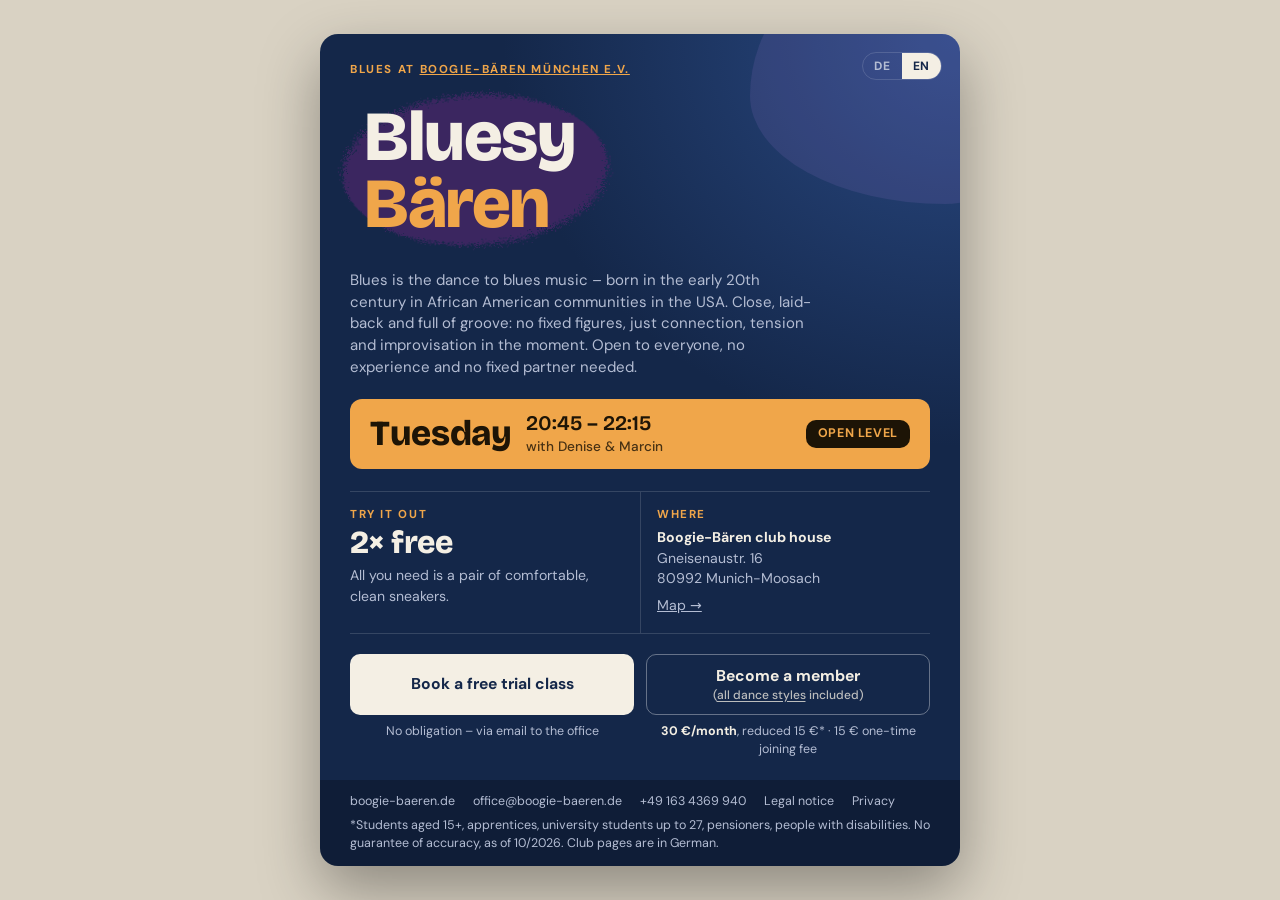
==== index.html @ 0e9b1d58 "Add Bluesy Bären one-page flyer Single-page digital flyer for blues at Boogie-Bären München e.V.: cl" ====
<!doctype html>
<html lang="de">
<head>
  <meta charset="utf-8">
  <meta name="viewport" content="width=device-width, initial-scale=1">
  <title>Bluesy Bären</title>
  <meta name="description" content="Blues tanzen in München bei den Boogie-Bären: Training, Probetraining und Beiträge auf einen Blick.">
  <link rel="preload" href="fonts/bricolage-grotesque-latin.woff2" as="font" type="font/woff2" crossorigin>
  <link rel="preload" href="fonts/dm-sans-latin.woff2" as="font" type="font/woff2" crossorigin>
  <link href="fonts/fonts.css" rel="stylesheet">
  <style>
    :root {
      --page: #d9d2c3;
      --paper: #142749;
      --ink: #f4efe4;
      --muted: #b4bdd3;
      --amber: #f0a64a;
      --plum: #3a2560;
      --line: rgba(255,255,255,.14);
    }
    @media (prefers-color-scheme: dark) {
      :root:not([data-theme="light"]) { --page: #0b0f18; }
    }
    * { box-sizing: border-box; }
    body {
      margin: 0; min-height: 100vh;
      display: grid; place-items: center;
      padding: 24px 16px;
      background: var(--page);
      font: 15px/1.45 "DM Sans", system-ui, sans-serif;
      color: var(--ink);
    }
    a { color: inherit; }

    .flyer {
      position: relative; isolation: isolate;
      width: 100%; max-width: 640px;
      background: radial-gradient(130% 90% at 100% 0%, #2a4a85 0%, var(--paper) 55%);
      border-radius: 18px;
      box-shadow: 0 24px 60px rgba(0,0,0,.35);
      overflow: hidden;
    }
    .flyer > *:not(.deco):not(.lang) { position: relative; z-index: 1; }

    /* One quiet collage shape */
    .deco { position: absolute; inset: 0; z-index: 0; pointer-events: none; }
    .blob { position: absolute; }
    .b2 { width: 300px; height: 240px; right: -90px; top: -70px; background: #8f72c9; opacity: .16; border-radius: 40% 60% 35% 65% / 55% 45% 55% 45%; }

    .top { padding: 28px 30px 20px; }
    .kicker {
      margin: 0 90px 4px 0; font-size: .72rem; font-weight: 700;
      letter-spacing: .14em; text-transform: uppercase; color: var(--amber);
    }
    .title { position: relative; display: inline-block; padding: 22px 40px 20px 28px; margin-left: -14px; }
    .splotch { position: absolute; left: -10px; top: -6px; width: calc(100% + 20px); height: calc(100% + 12px); z-index: -1; }
    h1 {
      margin: 0; font: 800 clamp(2.8rem, 11vw, 4.4rem)/.95 "Bricolage Grotesque", system-ui, sans-serif;
      letter-spacing: -.02em; color: var(--ink);
    }
    h1 span { color: var(--amber); }
    .tag { margin: 12px 0 0; color: var(--muted); max-width: 31em; }

    /* Time banner */
    .when {
      display: flex; align-items: center; gap: 14px; flex-wrap: wrap;
      margin: 0 30px; padding: 14px 20px;
      background: var(--amber); color: #1d1406; border-radius: 12px;
    }
    .when .day { font: 800 2.2rem/1 "Bricolage Grotesque", system-ui, sans-serif; letter-spacing: -.01em; }
    .when .time { font: 600 1.3rem/1.1 "Bricolage Grotesque", system-ui, sans-serif; }
    .when .time small { display: block; font: 500 .85rem "DM Sans", sans-serif; opacity: .8; margin-top: 2px; }
    .when .level {
      margin-left: auto; text-align: center; white-space: nowrap;
      background: #1d1406; color: var(--amber); padding: 7px 12px; border-radius: 10px;
      font: 700 .78rem/1.1 "DM Sans", sans-serif; letter-spacing: .05em; text-transform: uppercase;
    }

    /* Info columns */
    .cols {
      display: grid; grid-template-columns: repeat(2, 1fr);
      margin: 22px 30px 0; border-top: 1px solid var(--line); border-bottom: 1px solid var(--line);
    }
    .col { padding: 16px 16px 18px 0; }
    .col + .col { padding-left: 16px; border-left: 1px solid var(--line); }
    h2 { margin: 0 0 6px; font: 700 .72rem/1.2 "DM Sans", sans-serif; letter-spacing: .14em; text-transform: uppercase; color: var(--amber); }
    .col p { margin: 0; font-size: .88rem; color: var(--muted); }
    .col strong { color: var(--ink); font-weight: 700; }
    .big { font: 800 2rem/1 "Bricolage Grotesque", system-ui, sans-serif; color: var(--ink); display: block; margin-bottom: 6px; letter-spacing: -.01em; }

    .cta { display: grid; grid-template-columns: 1fr 1fr; gap: 12px; padding: 20px 30px 22px; align-items: start; }
    .cta-item { display: grid; grid-row: span 2; grid-template-rows: subgrid; gap: 8px; }
    .btn {
      display: flex; align-items: center; justify-content: center; text-align: center; text-decoration: none;
      font: 700 .98rem/1.2 "DM Sans", sans-serif;
      padding: 12px 16px; border-radius: 10px;
      transition: transform .15s ease;
    }
    .btn { flex-direction: column; }
    .btn-split { position: relative; }
    .btn-main { text-decoration: none; }
    .btn-main::after { content: ""; position: absolute; inset: 0; border-radius: inherit; }
    .btn-sub {
      position: relative; z-index: 1; display: block; margin-top: 2px;
      font-weight: 500; font-size: .75rem; opacity: .75;
      pointer-events: none;
    }
    .btn-sub a { pointer-events: auto; text-decoration: underline; text-underline-offset: 2px; }
    .btn-sub a:hover { opacity: .8; }
    .btn:hover { transform: translateY(-1px); }
    .btn-primary { background: var(--ink); color: var(--paper); }
    .btn-ghost { border: 1px solid rgba(255,255,255,.35); color: var(--ink); }
    .fees { margin: 0; font-size: .78rem; line-height: 1.4; color: var(--muted); text-align: center; }
    .fees strong { color: var(--ink); font-weight: 700; }

    .foot {
      display: flex; flex-wrap: wrap; align-items: baseline; gap: 6px 18px;
      padding: 12px 30px 14px; background: rgba(0,0,0,.25); color: var(--muted);
      font-size: .78rem;
    }
    .foot a { text-decoration: none; }
    .foot a:hover { text-decoration: underline; }

    .lang {
      position: absolute; top: 18px; right: 18px; display: flex; z-index: 2;
      border: 1px solid var(--line); border-radius: 999px; overflow: hidden;
    }
    .lang button {
      font: 700 .75rem "DM Sans", sans-serif; letter-spacing: .06em;
      padding: 5px 11px; border: 0; background: transparent; color: var(--muted); cursor: pointer;
    }
    .lang button[aria-pressed="true"] { background: var(--ink); color: var(--paper); }

    @media (max-width: 560px) {
      .top { padding: 22px 20px 18px; }
      .when, .cols { margin-left: 20px; margin-right: 20px; }
      .when { gap: 8px 12px; }
      .when .day { flex-basis: 100%; }
      .cta, .foot { padding-left: 20px; padding-right: 20px; }
      .cta { grid-template-columns: 1fr; gap: 16px; }
      .cols { grid-template-columns: 1fr; }
      .col, .col + .col { padding: 14px 0; border-left: 0; }
      .col + .col { border-top: 1px solid var(--line); }
    }
    @media print {
      .lang { display: none; }
      body { background: #fff; padding: 0; }
      .flyer { box-shadow: none; }
      * { -webkit-print-color-adjust: exact; print-color-adjust: exact; }
    }
  </style>
</head>
<body>

<article class="flyer">
  <div class="deco" aria-hidden="true">
    <div class="blob b2"></div>
  </div>
  <div class="lang" role="group" aria-label="Sprache / Language">
    <button type="button" data-lang="de" aria-pressed="true">DE</button>
    <button type="button" data-lang="en" aria-pressed="false">EN</button>
  </div>
  <header class="top">
    <p class="kicker" data-i18n="kicker">Blues bei den <a href="https://www.boogie-baeren.de/">Boogie-Bären München e.V.</a></p>
    <div class="title">
      <svg class="splotch" viewBox="0 0 400 240" preserveAspectRatio="none" aria-hidden="true">
        <defs>
          <filter id="spray" x="-20%" y="-20%" width="140%" height="140%">
            <feGaussianBlur stdDeviation="7"/>
            <feTurbulence type="fractalNoise" baseFrequency="0.9" numOctaves="2" result="n"/>
            <feDisplacementMap in="SourceGraphic" in2="n" scale="26"/>
          </filter>
        </defs>
        <ellipse cx="200" cy="120" rx="178" ry="96" fill="#3a2560" filter="url(#spray)" transform="rotate(-3 200 120)"/>
      </svg>
      <h1>Bluesy<br><span>Bären</span></h1>
    </div>
    <p class="tag" data-i18n="tag">Blues ist der Tanz zur Blues-Musik – entstanden Anfang des 20. Jahrhunderts in afroamerikanischen Communities der USA. Nah, lässig und voller Groove: keine festen Figuren, sondern Verbindung, Spannung und Improvisation im Moment. Offen für alle, ohne Vorkenntnisse und ohne festen Partner.</p>
  </header>

  <div class="when">
    <span class="day" data-i18n="day">Dienstag</span>
    <span class="time">20:45 – 22:15<small data-i18n="with">mit Denise &amp; Marcin</small></span>
    <span class="level" data-i18n="level">Ohne Vorkenntnisse</span>
  </div>

  <div class="cols">
    <section class="col">
      <h2 data-i18n="tryH">Schnuppern</h2>
      <span class="big" data-i18n="tryBig">2× gratis</span>
      <p data-i18n="shoes">Ihr braucht nur bequeme, saubere Sneaker.</p>
    </section>
    <section class="col">
      <h2 data-i18n="whereH">Wo</h2>
      <p data-i18n="addr"><strong>Boogie-Bären Vereinsheim</strong><br>Gneisenaustr. 16<br>80992 München-Moosach</p>
      <p style="margin-top:6px"><a href="https://www.google.com/maps/search/?api=1&amp;query=Gneisenaustra%C3%9Fe+16%2C+80992+M%C3%BCnchen" data-i18n="map">Karte →</a></p>
    </section>
  </div>

  <div class="cta">
    <div class="cta-item">
      <a class="btn btn-primary" id="trial" data-i18n="trial" href="mailto:office@boogie-baeren.de?subject=Probetraining%20Blues&amp;body=Hallo%20liebes%20Office-Team%2C%0A%0Aich%20m%C3%B6chte%20gerne%20am%20Blues-Training%20(Dienstag%2C%2020%3A45)%20schnuppern.%0A%0AName%3A%0AWunschtermin%3A%0A%0AViele%20Gr%C3%BC%C3%9Fe">Zum kostenlosen Probetraining anmelden</a>
      <p class="fees" data-i18n="trialNote">Unverbindlich – per Mail ans Office</p>
    </div>
    <div class="cta-item">
      <div class="btn btn-ghost btn-split">
        <a class="btn-main" data-i18n="join" href="https://www.boogie-baeren.de/mitgliedsantrag">Mitglied werden</a>
        <span class="btn-sub" data-i18n="allDances">(<a href="https://www.boogie-baeren.de/unsere-taenze">alle Tanzarten</a> inklusive)</span>
      </div>
      <p class="fees" data-i18n="fees"><strong>30 €/Monat</strong>, ermäßigt 15 €* · einmalig 15 € Aufnahme</p>
    </div>
  </div>

  <footer class="foot">
    <a href="https://www.boogie-baeren.de/">boogie-baeren.de</a>
    <a href="mailto:office@boogie-baeren.de">office@boogie-baeren.de</a>
    <a href="tel:+491634369940">+49 163 4369 940</a>
    <a href="https://www.boogie-baeren.de/impressum" data-i18n="imprint">Impressum</a>
    <a href="https://www.boogie-baeren.de/datenschutz" data-i18n="privacy">Datenschutz</a>
    <span style="flex-basis:100%" data-i18n="note">*Schüler:innen ab 15, Azubis, Studis bis 27, Rentner:innen, Menschen mit Behinderung. Angaben ohne Gewähr, Stand 10/2026.</span>
  </footer>
</article>

<script>
  const EN = {
    kicker: 'Blues at <a href="https://www.boogie-baeren.de/">Boogie-Bären München e.V.</a>',
    tag: 'Blues is the dance to blues music – born in the early 20th century in African American communities in the USA. Close, laid-back and full of groove: no fixed figures, just connection, tension and improvisation in the moment. Open to everyone, no experience and no fixed partner needed.',
    day: 'Tuesday',
    level: 'Open Level',
    with: 'with Denise &amp; Marcin',
    tryH: 'Try it out',
    tryBig: '2× free',
    shoes: 'All you need is a pair of comfortable, clean sneakers.',
    trialNote: 'No obligation – via email to the office',
    fees: '<strong>30 €/month</strong>, reduced 15 €* · 15 € one-time joining fee',
    whereH: 'Where',
    addr: '<strong>Boogie-Bären club house</strong><br>Gneisenaustr. 16<br>80992 Munich-Moosach',
    map: 'Map →',
    trial: 'Book a free trial class',
    join: 'Become a member',
    allDances: '(<a href="https://www.boogie-baeren.de/unsere-taenze">all dance styles</a> included)',
    imprint: 'Legal notice',
    privacy: 'Privacy',
    note: '*Students aged 15+, apprentices, university students up to 27, pensioners, people with disabilities. No guarantee of accuracy, as of 10/2026. Club pages are in German.'
  };
  const MAIL = {
    de: document.getElementById('trial').getAttribute('href'),
    en: 'mailto:office@boogie-baeren.de?subject=Blues%20trial%20class&body=Hello%20Office%20Team%2C%0A%0AI%E2%80%99d%20like%20to%20try%20out%20the%20blues%20class%20(Tuesday%2C%2020%3A45).%0A%0AName%3A%0APreferred%20date%3A%0A%0ABest%20regards'
  };
  const nodes = document.querySelectorAll('[data-i18n]');
  const DE = {};
  nodes.forEach(n => { DE[n.dataset.i18n] = n.innerHTML; });

  function setLang(lang) {
    const dict = lang === 'en' ? EN : DE;
    nodes.forEach(n => { n.innerHTML = dict[n.dataset.i18n]; });
    document.getElementById('trial').setAttribute('href', MAIL[lang]);
    document.documentElement.lang = lang;
    document.title = 'Bluesy Bären';
    document.querySelectorAll('.lang button').forEach(b =>
      b.setAttribute('aria-pressed', String(b.dataset.lang === lang)));
    try { localStorage.setItem('lang', lang); } catch (e) {}
  }

  document.querySelectorAll('.lang button').forEach(b =>
    b.addEventListener('click', () => setLang(b.dataset.lang)));

  let saved = null;
  try { saved = localStorage.getItem('lang'); } catch (e) {}
  const browserLang = (navigator.language || 'de').toLowerCase().startsWith('de') ? 'de' : 'en';
  const initial = saved === 'de' || saved === 'en' ? saved : browserLang;
  if (initial === 'en') setLang('en');
</script>

</body>
</html>
---- fonts/fonts.css ----
/* Self-hosted fonts (SIL Open Font License), from Google Fonts. */

/* Bricolage Grotesque – latin-ext */
@font-face {
  font-family: 'Bricolage Grotesque';
  font-style: normal;
  font-weight: 600 800;
  font-display: swap;
  src: url(bricolage-grotesque-latin-ext.woff2) format('woff2');
  unicode-range: U+0100-02BA, U+02BD-02C5, U+02C7-02CC, U+02CE-02D7, U+02DD-02FF, U+0304, U+0308, U+0329, U+1D00-1DBF, U+1E00-1E9F, U+1EF2-1EFF, U+2020, U+20A0-20AB, U+20AD-20C4, U+2113, U+2C60-2C7F, U+A720-A7FF;
}
/* Bricolage Grotesque – latin */
@font-face {
  font-family: 'Bricolage Grotesque';
  font-style: normal;
  font-weight: 600 800;
  font-display: swap;
  src: url(bricolage-grotesque-latin.woff2) format('woff2');
  unicode-range: U+0000-00FF, U+0131, U+0152-0153, U+02BB-02BC, U+02C6, U+02DA, U+02DC, U+0304, U+0308, U+0329, U+2000-206F, U+20AC, U+2122, U+2191, U+2193, U+2212, U+2215, U+FEFF, U+FFFD;
}
/* DM Sans – latin-ext */
@font-face {
  font-family: 'DM Sans';
  font-style: normal;
  font-weight: 400 700;
  font-display: swap;
  src: url(dm-sans-latin-ext.woff2) format('woff2');
  unicode-range: U+0100-02BA, U+02BD-02C5, U+02C7-02CC, U+02CE-02D7, U+02DD-02FF, U+0304, U+0308, U+0329, U+1D00-1DBF, U+1E00-1E9F, U+1EF2-1EFF, U+2020, U+20A0-20AB, U+20AD-20C4, U+2113, U+2C60-2C7F, U+A720-A7FF;
}
/* DM Sans – latin */
@font-face {
  font-family: 'DM Sans';
  font-style: normal;
  font-weight: 400 700;
  font-display: swap;
  src: url(dm-sans-latin.woff2) format('woff2');
  unicode-range: U+0000-00FF, U+0131, U+0152-0153, U+02BB-02BC, U+02C6, U+02DA, U+02DC, U+0304, U+0308, U+0329, U+2000-206F, U+20AC, U+2122, U+2191, U+2193, U+2212, U+2215, U+FEFF, U+FFFD;
}
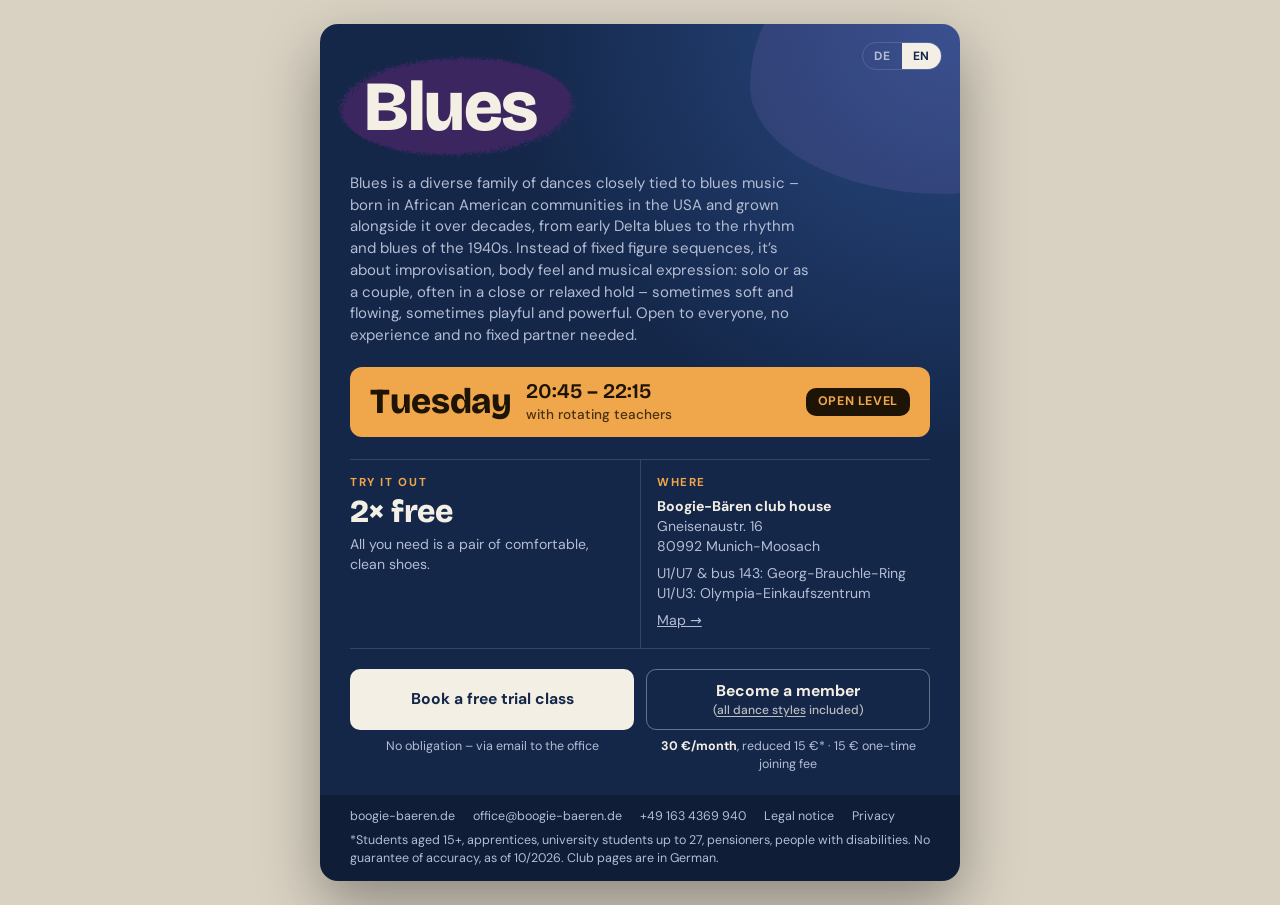
==== commit 7ae20642: "Rework flyer content and add privacy page - Rename headline to "Blues", drop the line above it - New" ====
--- a/index.html
+++ b/index.html
@@ -1,276 +1,272 @@
-<!doctype html>
-<html lang="de">
-<head>
-  <meta charset="utf-8">
-  <meta name="viewport" content="width=device-width, initial-scale=1">
-  <title>Bluesy Bären</title>
-  <meta name="description" content="Blues tanzen in München bei den Boogie-Bären: Training, Probetraining und Beiträge auf einen Blick.">
-  <link rel="preload" href="fonts/bricolage-grotesque-latin.woff2" as="font" type="font/woff2" crossorigin>
-  <link rel="preload" href="fonts/dm-sans-latin.woff2" as="font" type="font/woff2" crossorigin>
-  <link href="fonts/fonts.css" rel="stylesheet">
-  <style>
-    :root {
-      --page: #d9d2c3;
-      --paper: #142749;
-      --ink: #f4efe4;
-      --muted: #b4bdd3;
-      --amber: #f0a64a;
-      --plum: #3a2560;
-      --line: rgba(255,255,255,.14);
-    }
-    @media (prefers-color-scheme: dark) {
-      :root:not([data-theme="light"]) { --page: #0b0f18; }
-    }
-    * { box-sizing: border-box; }
-    body {
-      margin: 0; min-height: 100vh;
-      display: grid; place-items: center;
-      padding: 24px 16px;
-      background: var(--page);
-      font: 15px/1.45 "DM Sans", system-ui, sans-serif;
-      color: var(--ink);
-    }
-    a { color: inherit; }
-
-    .flyer {
-      position: relative; isolation: isolate;
-      width: 100%; max-width: 640px;
-      background: radial-gradient(130% 90% at 100% 0%, #2a4a85 0%, var(--paper) 55%);
-      border-radius: 18px;
-      box-shadow: 0 24px 60px rgba(0,0,0,.35);
-      overflow: hidden;
-    }
-    .flyer > *:not(.deco):not(.lang) { position: relative; z-index: 1; }
-
-    /* One quiet collage shape */
-    .deco { position: absolute; inset: 0; z-index: 0; pointer-events: none; }
-    .blob { position: absolute; }
-    .b2 { width: 300px; height: 240px; right: -90px; top: -70px; background: #8f72c9; opacity: .16; border-radius: 40% 60% 35% 65% / 55% 45% 55% 45%; }
-
-    .top { padding: 28px 30px 20px; }
-    .kicker {
-      margin: 0 90px 4px 0; font-size: .72rem; font-weight: 700;
-      letter-spacing: .14em; text-transform: uppercase; color: var(--amber);
-    }
-    .title { position: relative; display: inline-block; padding: 22px 40px 20px 28px; margin-left: -14px; }
-    .splotch { position: absolute; left: -10px; top: -6px; width: calc(100% + 20px); height: calc(100% + 12px); z-index: -1; }
-    h1 {
-      margin: 0; font: 800 clamp(2.8rem, 11vw, 4.4rem)/.95 "Bricolage Grotesque", system-ui, sans-serif;
-      letter-spacing: -.02em; color: var(--ink);
-    }
-    h1 span { color: var(--amber); }
-    .tag { margin: 12px 0 0; color: var(--muted); max-width: 31em; }
-
-    /* Time banner */
-    .when {
-      display: flex; align-items: center; gap: 14px; flex-wrap: wrap;
-      margin: 0 30px; padding: 14px 20px;
-      background: var(--amber); color: #1d1406; border-radius: 12px;
-    }
-    .when .day { font: 800 2.2rem/1 "Bricolage Grotesque", system-ui, sans-serif; letter-spacing: -.01em; }
-    .when .time { font: 600 1.3rem/1.1 "Bricolage Grotesque", system-ui, sans-serif; }
-    .when .time small { display: block; font: 500 .85rem "DM Sans", sans-serif; opacity: .8; margin-top: 2px; }
-    .when .level {
-      margin-left: auto; text-align: center; white-space: nowrap;
-      background: #1d1406; color: var(--amber); padding: 7px 12px; border-radius: 10px;
-      font: 700 .78rem/1.1 "DM Sans", sans-serif; letter-spacing: .05em; text-transform: uppercase;
-    }
-
-    /* Info columns */
-    .cols {
-      display: grid; grid-template-columns: repeat(2, 1fr);
-      margin: 22px 30px 0; border-top: 1px solid var(--line); border-bottom: 1px solid var(--line);
-    }
-    .col { padding: 16px 16px 18px 0; }
-    .col + .col { padding-left: 16px; border-left: 1px solid var(--line); }
-    h2 { margin: 0 0 6px; font: 700 .72rem/1.2 "DM Sans", sans-serif; letter-spacing: .14em; text-transform: uppercase; color: var(--amber); }
-    .col p { margin: 0; font-size: .88rem; color: var(--muted); }
-    .col strong { color: var(--ink); font-weight: 700; }
-    .big { font: 800 2rem/1 "Bricolage Grotesque", system-ui, sans-serif; color: var(--ink); display: block; margin-bottom: 6px; letter-spacing: -.01em; }
-
-    .cta { display: grid; grid-template-columns: 1fr 1fr; gap: 12px; padding: 20px 30px 22px; align-items: start; }
-    .cta-item { display: grid; grid-row: span 2; grid-template-rows: subgrid; gap: 8px; }
-    .btn {
-      display: flex; align-items: center; justify-content: center; text-align: center; text-decoration: none;
-      font: 700 .98rem/1.2 "DM Sans", sans-serif;
-      padding: 12px 16px; border-radius: 10px;
-      transition: transform .15s ease;
-    }
-    .btn { flex-direction: column; }
-    .btn-split { position: relative; }
-    .btn-main { text-decoration: none; }
-    .btn-main::after { content: ""; position: absolute; inset: 0; border-radius: inherit; }
-    .btn-sub {
-      position: relative; z-index: 1; display: block; margin-top: 2px;
-      font-weight: 500; font-size: .75rem; opacity: .75;
-      pointer-events: none;
-    }
-    .btn-sub a { pointer-events: auto; text-decoration: underline; text-underline-offset: 2px; }
-    .btn-sub a:hover { opacity: .8; }
-    .btn:hover { transform: translateY(-1px); }
-    .btn-primary { background: var(--ink); color: var(--paper); }
-    .btn-ghost { border: 1px solid rgba(255,255,255,.35); color: var(--ink); }
-    .fees { margin: 0; font-size: .78rem; line-height: 1.4; color: var(--muted); text-align: center; }
-    .fees strong { color: var(--ink); font-weight: 700; }
-
-    .foot {
-      display: flex; flex-wrap: wrap; align-items: baseline; gap: 6px 18px;
-      padding: 12px 30px 14px; background: rgba(0,0,0,.25); color: var(--muted);
-      font-size: .78rem;
-    }
-    .foot a { text-decoration: none; }
-    .foot a:hover { text-decoration: underline; }
-
-    .lang {
-      position: absolute; top: 18px; right: 18px; display: flex; z-index: 2;
-      border: 1px solid var(--line); border-radius: 999px; overflow: hidden;
-    }
-    .lang button {
-      font: 700 .75rem "DM Sans", sans-serif; letter-spacing: .06em;
-      padding: 5px 11px; border: 0; background: transparent; color: var(--muted); cursor: pointer;
-    }
-    .lang button[aria-pressed="true"] { background: var(--ink); color: var(--paper); }
-
-    @media (max-width: 560px) {
-      .top { padding: 22px 20px 18px; }
-      .when, .cols { margin-left: 20px; margin-right: 20px; }
-      .when { gap: 8px 12px; }
-      .when .day { flex-basis: 100%; }
-      .cta, .foot { padding-left: 20px; padding-right: 20px; }
-      .cta { grid-template-columns: 1fr; gap: 16px; }
-      .cols { grid-template-columns: 1fr; }
-      .col, .col + .col { padding: 14px 0; border-left: 0; }
-      .col + .col { border-top: 1px solid var(--line); }
-    }
-    @media print {
-      .lang { display: none; }
-      body { background: #fff; padding: 0; }
-      .flyer { box-shadow: none; }
-      * { -webkit-print-color-adjust: exact; print-color-adjust: exact; }
-    }
-  </style>
-</head>
-<body>
-
-<article class="flyer">
-  <div class="deco" aria-hidden="true">
-    <div class="blob b2"></div>
-  </div>
-  <div class="lang" role="group" aria-label="Sprache / Language">
-    <button type="button" data-lang="de" aria-pressed="true">DE</button>
-    <button type="button" data-lang="en" aria-pressed="false">EN</button>
-  </div>
-  <header class="top">
-    <p class="kicker" data-i18n="kicker">Blues bei den <a href="https://www.boogie-baeren.de/">Boogie-Bären München e.V.</a></p>
-    <div class="title">
-      <svg class="splotch" viewBox="0 0 400 240" preserveAspectRatio="none" aria-hidden="true">
-        <defs>
-          <filter id="spray" x="-20%" y="-20%" width="140%" height="140%">
-            <feGaussianBlur stdDeviation="7"/>
-            <feTurbulence type="fractalNoise" baseFrequency="0.9" numOctaves="2" result="n"/>
-            <feDisplacementMap in="SourceGraphic" in2="n" scale="26"/>
-          </filter>
-        </defs>
-        <ellipse cx="200" cy="120" rx="178" ry="96" fill="#3a2560" filter="url(#spray)" transform="rotate(-3 200 120)"/>
-      </svg>
-      <h1>Bluesy<br><span>Bären</span></h1>
-    </div>
-    <p class="tag" data-i18n="tag">Blues ist der Tanz zur Blues-Musik – entstanden Anfang des 20. Jahrhunderts in afroamerikanischen Communities der USA. Nah, lässig und voller Groove: keine festen Figuren, sondern Verbindung, Spannung und Improvisation im Moment. Offen für alle, ohne Vorkenntnisse und ohne festen Partner.</p>
-  </header>
-
-  <div class="when">
-    <span class="day" data-i18n="day">Dienstag</span>
-    <span class="time">20:45 – 22:15<small data-i18n="with">mit Denise &amp; Marcin</small></span>
-    <span class="level" data-i18n="level">Ohne Vorkenntnisse</span>
-  </div>
-
-  <div class="cols">
-    <section class="col">
-      <h2 data-i18n="tryH">Schnuppern</h2>
-      <span class="big" data-i18n="tryBig">2× gratis</span>
-      <p data-i18n="shoes">Ihr braucht nur bequeme, saubere Sneaker.</p>
-    </section>
-    <section class="col">
-      <h2 data-i18n="whereH">Wo</h2>
-      <p data-i18n="addr"><strong>Boogie-Bären Vereinsheim</strong><br>Gneisenaustr. 16<br>80992 München-Moosach</p>
-      <p style="margin-top:6px"><a href="https://www.google.com/maps/search/?api=1&amp;query=Gneisenaustra%C3%9Fe+16%2C+80992+M%C3%BCnchen" data-i18n="map">Karte →</a></p>
-    </section>
-  </div>
-
-  <div class="cta">
-    <div class="cta-item">
-      <a class="btn btn-primary" id="trial" data-i18n="trial" href="mailto:office@boogie-baeren.de?subject=Probetraining%20Blues&amp;body=Hallo%20liebes%20Office-Team%2C%0A%0Aich%20m%C3%B6chte%20gerne%20am%20Blues-Training%20(Dienstag%2C%2020%3A45)%20schnuppern.%0A%0AName%3A%0AWunschtermin%3A%0A%0AViele%20Gr%C3%BC%C3%9Fe">Zum kostenlosen Probetraining anmelden</a>
-      <p class="fees" data-i18n="trialNote">Unverbindlich – per Mail ans Office</p>
-    </div>
-    <div class="cta-item">
-      <div class="btn btn-ghost btn-split">
-        <a class="btn-main" data-i18n="join" href="https://www.boogie-baeren.de/mitgliedsantrag">Mitglied werden</a>
-        <span class="btn-sub" data-i18n="allDances">(<a href="https://www.boogie-baeren.de/unsere-taenze">alle Tanzarten</a> inklusive)</span>
-      </div>
-      <p class="fees" data-i18n="fees"><strong>30 €/Monat</strong>, ermäßigt 15 €* · einmalig 15 € Aufnahme</p>
-    </div>
-  </div>
-
-  <footer class="foot">
-    <a href="https://www.boogie-baeren.de/">boogie-baeren.de</a>
-    <a href="mailto:office@boogie-baeren.de">office@boogie-baeren.de</a>
-    <a href="tel:+491634369940">+49 163 4369 940</a>
-    <a href="https://www.boogie-baeren.de/impressum" data-i18n="imprint">Impressum</a>
-    <a href="https://www.boogie-baeren.de/datenschutz" data-i18n="privacy">Datenschutz</a>
-    <span style="flex-basis:100%" data-i18n="note">*Schüler:innen ab 15, Azubis, Studis bis 27, Rentner:innen, Menschen mit Behinderung. Angaben ohne Gewähr, Stand 10/2026.</span>
-  </footer>
-</article>
-
-<script>
-  const EN = {
-    kicker: 'Blues at <a href="https://www.boogie-baeren.de/">Boogie-Bären München e.V.</a>',
-    tag: 'Blues is the dance to blues music – born in the early 20th century in African American communities in the USA. Close, laid-back and full of groove: no fixed figures, just connection, tension and improvisation in the moment. Open to everyone, no experience and no fixed partner needed.',
-    day: 'Tuesday',
-    level: 'Open Level',
-    with: 'with Denise &amp; Marcin',
-    tryH: 'Try it out',
-    tryBig: '2× free',
-    shoes: 'All you need is a pair of comfortable, clean sneakers.',
-    trialNote: 'No obligation – via email to the office',
-    fees: '<strong>30 €/month</strong>, reduced 15 €* · 15 € one-time joining fee',
-    whereH: 'Where',
-    addr: '<strong>Boogie-Bären club house</strong><br>Gneisenaustr. 16<br>80992 Munich-Moosach',
-    map: 'Map →',
-    trial: 'Book a free trial class',
-    join: 'Become a member',
-    allDances: '(<a href="https://www.boogie-baeren.de/unsere-taenze">all dance styles</a> included)',
-    imprint: 'Legal notice',
-    privacy: 'Privacy',
-    note: '*Students aged 15+, apprentices, university students up to 27, pensioners, people with disabilities. No guarantee of accuracy, as of 10/2026. Club pages are in German.'
-  };
-  const MAIL = {
-    de: document.getElementById('trial').getAttribute('href'),
-    en: 'mailto:office@boogie-baeren.de?subject=Blues%20trial%20class&body=Hello%20Office%20Team%2C%0A%0AI%E2%80%99d%20like%20to%20try%20out%20the%20blues%20class%20(Tuesday%2C%2020%3A45).%0A%0AName%3A%0APreferred%20date%3A%0A%0ABest%20regards'
-  };
-  const nodes = document.querySelectorAll('[data-i18n]');
-  const DE = {};
-  nodes.forEach(n => { DE[n.dataset.i18n] = n.innerHTML; });
-
-  function setLang(lang) {
-    const dict = lang === 'en' ? EN : DE;
-    nodes.forEach(n => { n.innerHTML = dict[n.dataset.i18n]; });
-    document.getElementById('trial').setAttribute('href', MAIL[lang]);
-    document.documentElement.lang = lang;
-    document.title = 'Bluesy Bären';
-    document.querySelectorAll('.lang button').forEach(b =>
-      b.setAttribute('aria-pressed', String(b.dataset.lang === lang)));
-    try { localStorage.setItem('lang', lang); } catch (e) {}
-  }
-
-  document.querySelectorAll('.lang button').forEach(b =>
-    b.addEventListener('click', () => setLang(b.dataset.lang)));
-
-  let saved = null;
-  try { saved = localStorage.getItem('lang'); } catch (e) {}
-  const browserLang = (navigator.language || 'de').toLowerCase().startsWith('de') ? 'de' : 'en';
-  const initial = saved === 'de' || saved === 'en' ? saved : browserLang;
-  if (initial === 'en') setLang('en');
-</script>
-
-</body>
-</html>
+<!doctype html>
+<html lang="de">
+<head>
+  <meta charset="utf-8">
+  <meta name="viewport" content="width=device-width, initial-scale=1">
+  <title>Blues</title>
+  <meta name="description" content="Blues tanzen in München bei den Boogie-Bären: Training, Probetraining und Beiträge auf einen Blick.">
+  <link rel="preload" href="fonts/bricolage-grotesque-latin.woff2" as="font" type="font/woff2" crossorigin>
+  <link rel="preload" href="fonts/dm-sans-latin.woff2" as="font" type="font/woff2" crossorigin>
+  <link href="fonts/fonts.css" rel="stylesheet">
+  <style>
+    :root {
+      --page: #d9d2c3;
+      --paper: #142749;
+      --ink: #f4efe4;
+      --muted: #b4bdd3;
+      --amber: #f0a64a;
+      --plum: #3a2560;
+      --line: rgba(255,255,255,.14);
+    }
+    @media (prefers-color-scheme: dark) {
+      :root:not([data-theme="light"]) { --page: #0b0f18; }
+    }
+    * { box-sizing: border-box; }
+    body {
+      margin: 0; min-height: 100vh;
+      display: grid; place-items: center;
+      padding: 24px 16px;
+      background: var(--page);
+      font: 15px/1.45 "DM Sans", system-ui, sans-serif;
+      color: var(--ink);
+    }
+    a { color: inherit; }
+
+    .flyer {
+      position: relative; isolation: isolate;
+      width: 100%; max-width: 640px;
+      background: radial-gradient(130% 90% at 100% 0%, #2a4a85 0%, var(--paper) 55%);
+      border-radius: 18px;
+      box-shadow: 0 24px 60px rgba(0,0,0,.35);
+      overflow: hidden;
+    }
+    .flyer > *:not(.deco):not(.lang) { position: relative; z-index: 1; }
+
+    /* One quiet collage shape */
+    .deco { position: absolute; inset: 0; z-index: 0; pointer-events: none; }
+    .blob { position: absolute; }
+    .b2 { width: 300px; height: 240px; right: -90px; top: -70px; background: #8f72c9; opacity: .16; border-radius: 40% 60% 35% 65% / 55% 45% 55% 45%; }
+
+    .top { padding: 28px 30px 20px; }
+    .title { position: relative; display: inline-block; padding: 22px 40px 20px 28px; margin-left: -14px; }
+    .splotch { position: absolute; left: -10px; top: -6px; width: calc(100% + 20px); height: calc(100% + 12px); z-index: -1; }
+    h1 {
+      margin: 0; font: 800 clamp(2.8rem, 11vw, 4.4rem)/.95 "Bricolage Grotesque", system-ui, sans-serif;
+      letter-spacing: -.02em; color: var(--ink);
+    }
+    h1 span { color: var(--amber); }
+    .tag { margin: 12px 0 0; color: var(--muted); max-width: 31em; }
+
+    /* Time banner */
+    .when {
+      display: flex; align-items: center; gap: 14px; flex-wrap: wrap;
+      margin: 0 30px; padding: 14px 20px;
+      background: var(--amber); color: #1d1406; border-radius: 12px;
+    }
+    .when .day { font: 800 2.2rem/1 "Bricolage Grotesque", system-ui, sans-serif; letter-spacing: -.01em; }
+    .when .time { flex: 1 1 0; min-width: 0; font: 600 1.3rem/1.1 "Bricolage Grotesque", system-ui, sans-serif; }
+    .when .time small { display: block; font: 500 .85rem "DM Sans", sans-serif; opacity: .8; margin-top: 2px; }
+    .when .level {
+      margin-left: auto; text-align: center; white-space: nowrap;
+      background: #1d1406; color: var(--amber); padding: 7px 12px; border-radius: 10px;
+      font: 700 .78rem/1.1 "DM Sans", sans-serif; letter-spacing: .05em; text-transform: uppercase;
+    }
+
+    /* Info columns */
+    .cols {
+      display: grid; grid-template-columns: repeat(2, 1fr);
+      margin: 22px 30px 0; border-top: 1px solid var(--line); border-bottom: 1px solid var(--line);
+    }
+    .col { padding: 16px 16px 18px 0; }
+    .col + .col { padding-left: 16px; border-left: 1px solid var(--line); }
+    h2 { margin: 0 0 6px; font: 700 .72rem/1.2 "DM Sans", sans-serif; letter-spacing: .14em; text-transform: uppercase; color: var(--amber); }
+    .col p { margin: 0; font-size: .88rem; color: var(--muted); }
+    .col strong { color: var(--ink); font-weight: 700; }
+    .big { font: 800 2rem/1 "Bricolage Grotesque", system-ui, sans-serif; color: var(--ink); display: block; margin-bottom: 6px; letter-spacing: -.01em; }
+
+    .cta { display: grid; grid-template-columns: 1fr 1fr; gap: 12px; padding: 20px 30px 22px; align-items: start; }
+    .cta-item { display: grid; grid-row: span 2; grid-template-rows: subgrid; gap: 8px; }
+    .btn {
+      display: flex; align-items: center; justify-content: center; text-align: center; text-decoration: none;
+      font: 700 .98rem/1.2 "DM Sans", sans-serif;
+      padding: 12px 16px; border-radius: 10px;
+      transition: transform .15s ease;
+    }
+    .btn { flex-direction: column; }
+    .btn-split { position: relative; }
+    .btn-main { text-decoration: none; }
+    .btn-main::after { content: ""; position: absolute; inset: 0; border-radius: inherit; }
+    .btn-sub {
+      position: relative; z-index: 1; display: block; margin-top: 2px;
+      font-weight: 500; font-size: .75rem; opacity: .75;
+      pointer-events: none;
+    }
+    .btn-sub a { pointer-events: auto; text-decoration: underline; text-underline-offset: 2px; }
+    .btn-sub a:hover { opacity: .8; }
+    .btn:hover { transform: translateY(-1px); }
+    .btn-primary { background: var(--ink); color: var(--paper); }
+    .btn-ghost { border: 1px solid rgba(255,255,255,.35); color: var(--ink); }
+    .fees { margin: 0; font-size: .78rem; line-height: 1.4; color: var(--muted); text-align: center; }
+    .fees strong { color: var(--ink); font-weight: 700; }
+
+    .foot {
+      display: flex; flex-wrap: wrap; align-items: baseline; gap: 6px 18px;
+      padding: 12px 30px 14px; background: rgba(0,0,0,.25); color: var(--muted);
+      font-size: .78rem;
+    }
+    .foot a { text-decoration: none; }
+    .foot a:hover { text-decoration: underline; }
+
+    .lang {
+      position: absolute; top: 18px; right: 18px; display: flex; z-index: 2;
+      border: 1px solid var(--line); border-radius: 999px; overflow: hidden;
+    }
+    .lang button {
+      font: 700 .75rem "DM Sans", sans-serif; letter-spacing: .06em;
+      padding: 5px 11px; border: 0; background: transparent; color: var(--muted); cursor: pointer;
+    }
+    .lang button[aria-pressed="true"] { background: var(--ink); color: var(--paper); }
+
+    @media (max-width: 560px) {
+      .top { padding: 22px 20px 18px; }
+      .when, .cols { margin-left: 20px; margin-right: 20px; }
+      .when { gap: 8px 12px; }
+      .when .day { flex-basis: 100%; }
+      .cta, .foot { padding-left: 20px; padding-right: 20px; }
+      .cta { grid-template-columns: 1fr; gap: 16px; }
+      .cols { grid-template-columns: 1fr; }
+      .col, .col + .col { padding: 14px 0; border-left: 0; }
+      .col + .col { border-top: 1px solid var(--line); }
+    }
+    @media print {
+      .lang { display: none; }
+      body { background: #fff; padding: 0; }
+      .flyer { box-shadow: none; }
+      * { -webkit-print-color-adjust: exact; print-color-adjust: exact; }
+    }
+  </style>
+</head>
+<body>
+
+<article class="flyer">
+  <div class="deco" aria-hidden="true">
+    <div class="blob b2"></div>
+  </div>
+  <div class="lang" role="group" aria-label="Sprache / Language">
+    <button type="button" data-lang="de" aria-pressed="true">DE</button>
+    <button type="button" data-lang="en" aria-pressed="false">EN</button>
+  </div>
+  <header class="top">
+    <div class="title">
+      <svg class="splotch" viewBox="0 0 400 240" preserveAspectRatio="none" aria-hidden="true">
+        <defs>
+          <filter id="spray" x="-20%" y="-20%" width="140%" height="140%">
+            <feGaussianBlur stdDeviation="7"/>
+            <feTurbulence type="fractalNoise" baseFrequency="0.9" numOctaves="2" result="n"/>
+            <feDisplacementMap in="SourceGraphic" in2="n" scale="26"/>
+          </filter>
+        </defs>
+        <ellipse cx="200" cy="120" rx="178" ry="96" fill="#3a2560" filter="url(#spray)" transform="rotate(-3 200 120)"/>
+      </svg>
+      <h1>Blues</h1>
+    </div>
+    <p class="tag" data-i18n="tag">Blues ist eine vielfältige Familie von Tänzen, eng verbunden mit der Blues-Musik – entstanden in afroamerikanischen Gemeinschaften der USA und mit ihr über Jahrzehnte gewachsen, vom frühen Delta Blues bis zum Rhythm’n’Blues der 40er. Statt fester Figurenfolgen zählen Improvisation, Körpergefühl und musikalischer Ausdruck: allein oder als Paar, oft in enger oder entspannter Haltung – mal weich und fließend, mal verspielt und kraftvoll. Offen für alle, ohne Vorkenntnisse und ohne festen Partner.</p>
+  </header>
+
+  <div class="when">
+    <span class="day" data-i18n="day">Dienstag</span>
+    <span class="time">20:45 – 22:15<small data-i18n="with">mit wechselnden Trainer:innen</small></span>
+    <span class="level" data-i18n="level">Ohne Vorkenntnisse</span>
+  </div>
+
+  <div class="cols">
+    <section class="col">
+      <h2 data-i18n="tryH">Schnuppern</h2>
+      <span class="big" data-i18n="tryBig">2× gratis</span>
+      <p data-i18n="shoes">Ihr braucht nur bequeme, saubere Schuhe.</p>
+    </section>
+    <section class="col">
+      <h2 data-i18n="whereH">Wo</h2>
+      <p data-i18n="addr"><strong>Boogie-Bären Vereinsheim</strong><br>Gneisenaustr. 16<br>80992 München-Moosach</p>
+      <p data-i18n="transit" style="margin-top:6px">U1/U7 &amp; Bus 143: Georg-Brauchle-Ring<br>U1/U3: Olympia-Einkaufszentrum</p>
+      <p style="margin-top:6px"><a href="https://www.google.com/maps/search/?api=1&amp;query=Gneisenaustra%C3%9Fe+16%2C+80992+M%C3%BCnchen" data-i18n="map">Karte →</a></p>
+    </section>
+  </div>
+
+  <div class="cta">
+    <div class="cta-item">
+      <a class="btn btn-primary" id="trial" data-i18n="trial" href="mailto:office@boogie-baeren.de?subject=Probetraining%20Blues&amp;body=Hallo%20liebes%20Office-Team%2C%0A%0Aich%20m%C3%B6chte%20gerne%20am%20Blues-Training%20(Dienstag%2C%2020%3A45)%20schnuppern.%0A%0AName%3A%0AWunschtermin%3A%0A%0AViele%20Gr%C3%BC%C3%9Fe">Zum kostenlosen Probetraining anmelden</a>
+      <p class="fees" data-i18n="trialNote">Unverbindlich – per Mail ans Office</p>
+    </div>
+    <div class="cta-item">
+      <div class="btn btn-ghost btn-split">
+        <a class="btn-main" data-i18n="join" href="https://www.boogie-baeren.de/mitgliedsantrag">Mitglied werden</a>
+        <span class="btn-sub" data-i18n="allDances">(<a href="https://www.boogie-baeren.de/unsere-taenze">alle Tanzarten</a> inklusive)</span>
+      </div>
+      <p class="fees" data-i18n="fees"><strong>30 €/Monat</strong>, ermäßigt 15 €* · einmalig 15 € Aufnahme</p>
+    </div>
+  </div>
+
+  <footer class="foot">
+    <a href="https://www.boogie-baeren.de/">boogie-baeren.de</a>
+    <a href="mailto:office@boogie-baeren.de">office@boogie-baeren.de</a>
+    <a href="tel:+491634369940">+49 163 4369 940</a>
+    <a href="https://www.boogie-baeren.de/impressum" data-i18n="imprint">Impressum</a>
+    <a href="https://www.boogie-baeren.de/datenschutz" data-i18n="privacy">Datenschutz</a>
+    <span style="flex-basis:100%" data-i18n="note">*Schüler:innen ab 15, Azubis, Studis bis 27, Rentner:innen, Menschen mit Behinderung. Angaben ohne Gewähr, Stand 10/2026.</span>
+  </footer>
+</article>
+
+<script>
+  const EN = {
+    tag: 'Blues is a diverse family of dances closely tied to blues music – born in African American communities in the USA and grown alongside it over decades, from early Delta blues to the rhythm and blues of the 1940s. Instead of fixed figure sequences, it’s about improvisation, body feel and musical expression: solo or as a couple, often in a close or relaxed hold – sometimes soft and flowing, sometimes playful and powerful. Open to everyone, no experience and no fixed partner needed.',
+    day: 'Tuesday',
+    level: 'Open Level',
+    with: 'with rotating teachers',
+    tryH: 'Try it out',
+    tryBig: '2× free',
+    shoes: 'All you need is a pair of comfortable, clean shoes.',
+    trialNote: 'No obligation – via email to the office',
+    fees: '<strong>30 €/month</strong>, reduced 15 €* · 15 € one-time joining fee',
+    whereH: 'Where',
+    addr: '<strong>Boogie-Bären club house</strong><br>Gneisenaustr. 16<br>80992 Munich-Moosach',
+    map: 'Map →',
+    transit: 'U1/U7 &amp; bus 143: Georg-Brauchle-Ring<br>U1/U3: Olympia-Einkaufszentrum',
+    trial: 'Book a free trial class',
+    join: 'Become a member',
+    allDances: '(<a href="https://www.boogie-baeren.de/unsere-taenze">all dance styles</a> included)',
+    imprint: 'Legal notice',
+    privacy: 'Privacy',
+    note: '*Students aged 15+, apprentices, university students up to 27, pensioners, people with disabilities. No guarantee of accuracy, as of 10/2026. Club pages are in German.'
+  };
+  const MAIL = {
+    de: document.getElementById('trial').getAttribute('href'),
+    en: 'mailto:office@boogie-baeren.de?subject=Blues%20trial%20class&body=Hello%20Office%20Team%2C%0A%0AI%E2%80%99d%20like%20to%20try%20out%20the%20blues%20class%20(Tuesday%2C%2020%3A45).%0A%0AName%3A%0APreferred%20date%3A%0A%0ABest%20regards'
+  };
+  const nodes = document.querySelectorAll('[data-i18n]');
+  const DE = {};
+  nodes.forEach(n => { DE[n.dataset.i18n] = n.innerHTML; });
+
+  function setLang(lang) {
+    const dict = lang === 'en' ? EN : DE;
+    nodes.forEach(n => { n.innerHTML = dict[n.dataset.i18n]; });
+    document.getElementById('trial').setAttribute('href', MAIL[lang]);
+    document.documentElement.lang = lang;
+    document.title = 'Blues';
+    document.querySelectorAll('.lang button').forEach(b =>
+      b.setAttribute('aria-pressed', String(b.dataset.lang === lang)));
+    try { localStorage.setItem('lang', lang); } catch (e) {}
+  }
+
+  document.querySelectorAll('.lang button').forEach(b =>
+    b.addEventListener('click', () => setLang(b.dataset.lang)));
+
+  let saved = null;
+  try { saved = localStorage.getItem('lang'); } catch (e) {}
+  const browserLang = (navigator.language || 'de').toLowerCase().startsWith('de') ? 'de' : 'en';
+  const initial = saved === 'de' || saved === 'en' ? saved : browserLang;
+  if (initial === 'en') setLang('en');
+</script>
+
+</body>
+</html>
